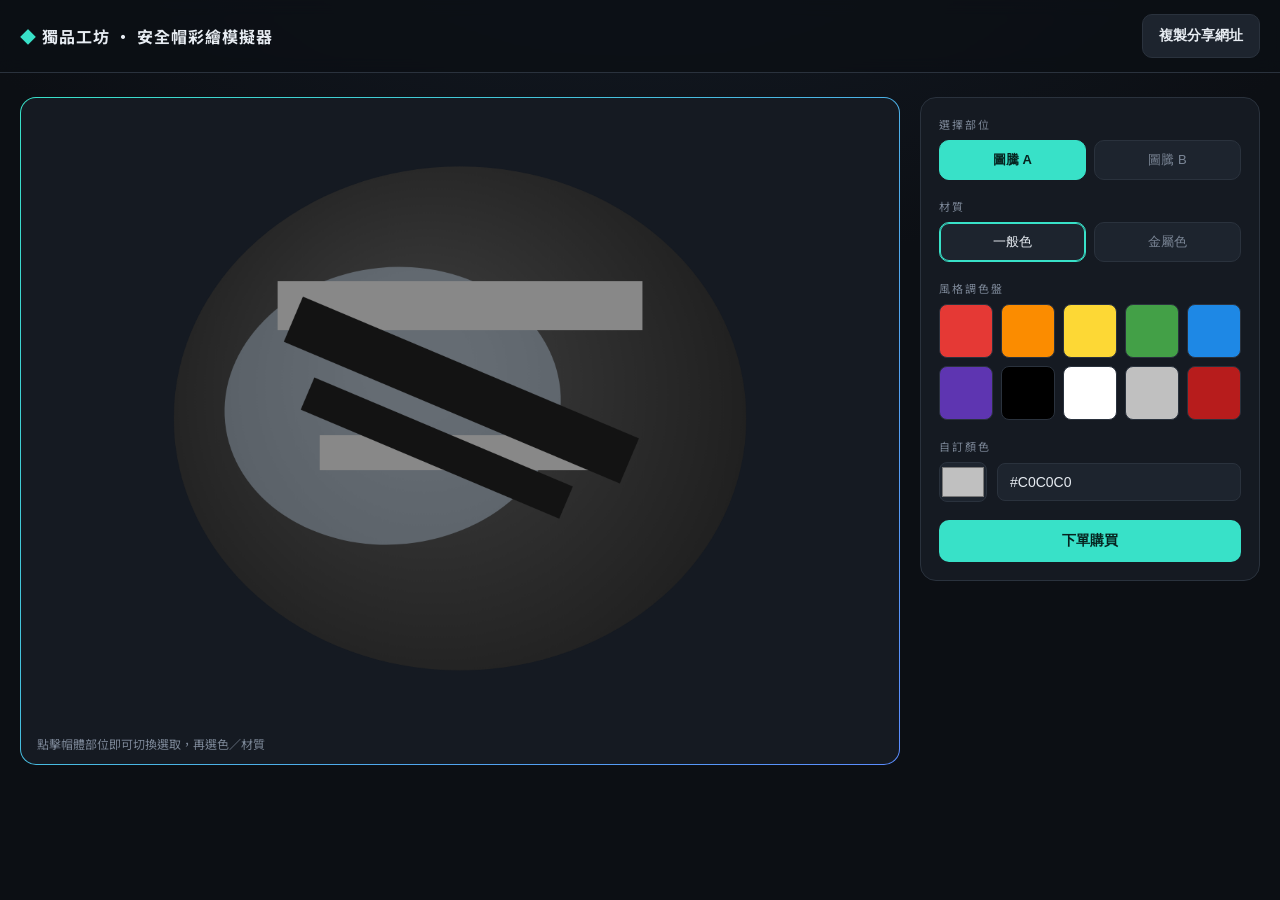
==== simulator/index.html @ fa7510c2 "新增安全帽彩繪模擬器（雙軌灰階渲染 + URL 分享 + Email 下單） - 獨立子專案 simulator/，純 HTML5/CSS3/Vanilla JS + Canvas 2D - 雙軌灰階" ====
<!DOCTYPE html>
<html lang="zh-TW">
<head>
<meta charset="UTF-8">
<meta name="viewport" content="width=device-width, initial-scale=1.0">
<title>獨品工坊 · 安全帽彩繪模擬器</title>
<link rel="preconnect" href="https://fonts.googleapis.com">
<link href="https://fonts.googleapis.com/css2?family=Noto+Sans+TC:wght@400;700&display=swap" rel="stylesheet">
<link rel="stylesheet" href="styles.css">
</head>
<body>

<header>
  <div id="brand">獨品工坊 · 安全帽彩繪模擬器</div>
  <button class="btn btn-ghost" onclick="SimUI.shareUrl()">複製分享網址</button>
</header>

<div class="layout">
  <!-- 預覽區 -->
  <div class="stage">
    <canvas id="helmetCanvas"></canvas>
    <div class="stage-hint">點擊帽體部位即可切換選取，再選色／材質</div>
  </div>

  <!-- 控制面板 -->
  <aside class="panel">
    <div>
      <div class="section-title">選擇部位</div>
      <div id="partTabs"></div>
    </div>

    <div>
      <div class="section-title">材質</div>
      <div class="mat-toggle">
        <button id="matMatte">一般色</button>
        <button id="matMetal">金屬色</button>
      </div>
    </div>

    <div>
      <div class="section-title">風格調色盤</div>
      <div id="palette"></div>
    </div>

    <div>
      <div class="section-title">自訂顏色</div>
      <div class="color-row">
        <input type="color" id="colorPicker" value="#C0C0C0">
        <input type="text" id="hexInput" maxlength="7" placeholder="#FFFFFF">
      </div>
    </div>

    <button class="btn btn-primary btn-block" onclick="SimUI.openOrder()">下單購買</button>
  </aside>
</div>

<!-- 下單表單 Modal -->
<div class="modal" id="orderModal">
  <form class="modal-card" onsubmit="SimUI.submitOrder(event)">
    <h3>下單購買</h3>
    <div class="field">
      <label>姓名</label>
      <input type="text" id="fName" required>
    </div>
    <div class="field">
      <label>電話</label>
      <input type="tel" id="fPhone" required>
    </div>
    <div class="field">
      <label>指定分店</label>
      <select id="fStore"></select>
    </div>
    <div class="field">
      <label>服務人員</label>
      <input type="text" id="fStaff">
    </div>
    <div class="field">
      <label>備註</label>
      <textarea id="fNote" rows="2"></textarea>
    </div>
    <div class="btn-row">
      <button type="button" class="btn btn-ghost btn-block" onclick="SimUI.closeOrder()">取消</button>
      <button type="submit" id="submitBtn" class="btn btn-primary btn-block">送出訂單</button>
    </div>
  </form>
</div>

<div id="toast"></div>

<script src="config.js"></script>
<script src="engine.js"></script>
<script src="app.js"></script>
</body>
</html>
---- simulator/styles.css ----
/* ============================================================
 *  安全帽彩繪模擬器 — 深色科技極簡風
 * ============================================================ */
:root {
  --bg:      #0c0f14;
  --panel:   #151a22;
  --panel-2: #1d242e;
  --line:    #2a323d;
  --text:    #e7ecf2;
  --muted:   #7b8696;
  --accent:  #38e1c8;   /* 科技青 */
  --accent-2:#5b8cff;
}

* { box-sizing: border-box; margin: 0; padding: 0; }

body {
  background: radial-gradient(1200px 600px at 50% -10%, #131a24 0%, var(--bg) 60%);
  color: var(--text);
  font-family: 'Noto Sans TC', -apple-system, sans-serif;
  min-height: 100vh;
}

/* 頂部 */
header {
  display: flex; align-items: center; justify-content: space-between;
  padding: 14px 20px;
  border-bottom: 1px solid var(--line);
  background: rgba(12,15,20,0.8);
  backdrop-filter: blur(8px);
  position: sticky; top: 0; z-index: 20;
}
#brand { font-size: 16px; font-weight: 700; letter-spacing: 1px; }
#brand::before { content: '◆ '; color: var(--accent); }

.layout {
  display: grid;
  grid-template-columns: 1fr 340px;
  gap: 20px;
  max-width: 1280px;
  margin: 24px auto;
  padding: 0 20px;
}

/* 預覽區 */
.stage {
  background:
    linear-gradient(var(--panel), var(--panel)) padding-box,
    linear-gradient(135deg, var(--accent), var(--accent-2)) border-box;
  border: 1px solid transparent;
  border-radius: 16px;
  padding: 18px;
  display: flex; align-items: center; justify-content: center;
  position: relative;
  min-height: 420px;
}
#helmetCanvas {
  width: 100%; height: auto; max-height: 70vh;
  cursor: crosshair;
}
.stage-hint {
  position: absolute; bottom: 12px; left: 16px;
  font-size: 12px; color: var(--muted);
}

/* 控制面板 */
.panel {
  background: var(--panel);
  border: 1px solid var(--line);
  border-radius: 16px;
  padding: 18px;
  display: flex; flex-direction: column; gap: 18px;
  height: fit-content;
}
.section-title {
  font-size: 11px; color: var(--muted);
  text-transform: uppercase; letter-spacing: 2px;
  margin-bottom: 8px;
}

/* 部位頁籤 */
#partTabs { display: flex; gap: 8px; flex-wrap: wrap; }
.part-tab {
  flex: 1; min-width: 90px;
  padding: 10px; border-radius: 10px;
  background: var(--panel-2); color: var(--muted);
  border: 1px solid var(--line); cursor: pointer;
  font-size: 13px; transition: .15s;
}
.part-tab.active { color: #06231f; background: var(--accent); border-color: var(--accent); font-weight: 700; }

/* 材質切換 */
.mat-toggle { display: flex; gap: 8px; }
.mat-toggle button {
  flex: 1; padding: 10px; border-radius: 10px;
  background: var(--panel-2); color: var(--muted);
  border: 1px solid var(--line); cursor: pointer; font-size: 13px; transition: .15s;
}
.mat-toggle button.active { color: var(--text); border-color: var(--accent); box-shadow: 0 0 0 1px var(--accent) inset; }

/* 調色盤 */
#palette { display: grid; grid-template-columns: repeat(5, 1fr); gap: 8px; }
.swatch {
  aspect-ratio: 1; border-radius: 8px; cursor: pointer;
  border: 1px solid var(--line); transition: transform .1s;
}
.swatch:hover { transform: scale(1.08); }

/* 自訂選色 */
.color-row { display: flex; gap: 10px; align-items: center; }
input[type=color] {
  width: 48px; height: 40px; padding: 0; border: 1px solid var(--line);
  border-radius: 8px; background: var(--panel-2); cursor: pointer;
}
input[type=text], input[type=tel], select, textarea {
  flex: 1; width: 100%;
  background: var(--panel-2); border: 1px solid var(--line); color: var(--text);
  border-radius: 8px; padding: 10px 12px; font-size: 14px;
}
input:focus, select:focus, textarea:focus { outline: none; border-color: var(--accent); }

/* 按鈕 */
.btn {
  padding: 12px 16px; border-radius: 10px; border: none; cursor: pointer;
  font-weight: 700; font-size: 14px; transition: .15s;
}
.btn-primary { background: var(--accent); color: #06231f; }
.btn-primary:hover { filter: brightness(1.08); }
.btn-ghost { background: var(--panel-2); color: var(--text); border: 1px solid var(--line); }
.btn-block { width: 100%; }
.btn-row { display: flex; gap: 10px; }

/* Modal */
.modal {
  position: fixed; inset: 0; display: none;
  align-items: center; justify-content: center;
  background: rgba(0,0,0,0.6); z-index: 50; padding: 20px;
}
.modal.show { display: flex; }
.modal-card {
  background: var(--panel); border: 1px solid var(--line);
  border-radius: 16px; padding: 22px; width: 100%; max-width: 420px;
  display: flex; flex-direction: column; gap: 14px;
}
.modal-card h3 { font-size: 18px; }
.field { display: flex; flex-direction: column; gap: 6px; }
.field label { font-size: 12px; color: var(--muted); }

/* Toast */
#toast {
  position: fixed; bottom: 24px; left: 50%; transform: translateX(-50%) translateY(20px);
  background: var(--accent); color: #06231f; font-weight: 700;
  padding: 12px 20px; border-radius: 10px; opacity: 0; pointer-events: none;
  transition: .25s; z-index: 60;
}
#toast.show { opacity: 1; transform: translateX(-50%) translateY(0); }

/* 響應式 */
@media (max-width: 880px) {
  .layout { grid-template-columns: 1fr; }
}
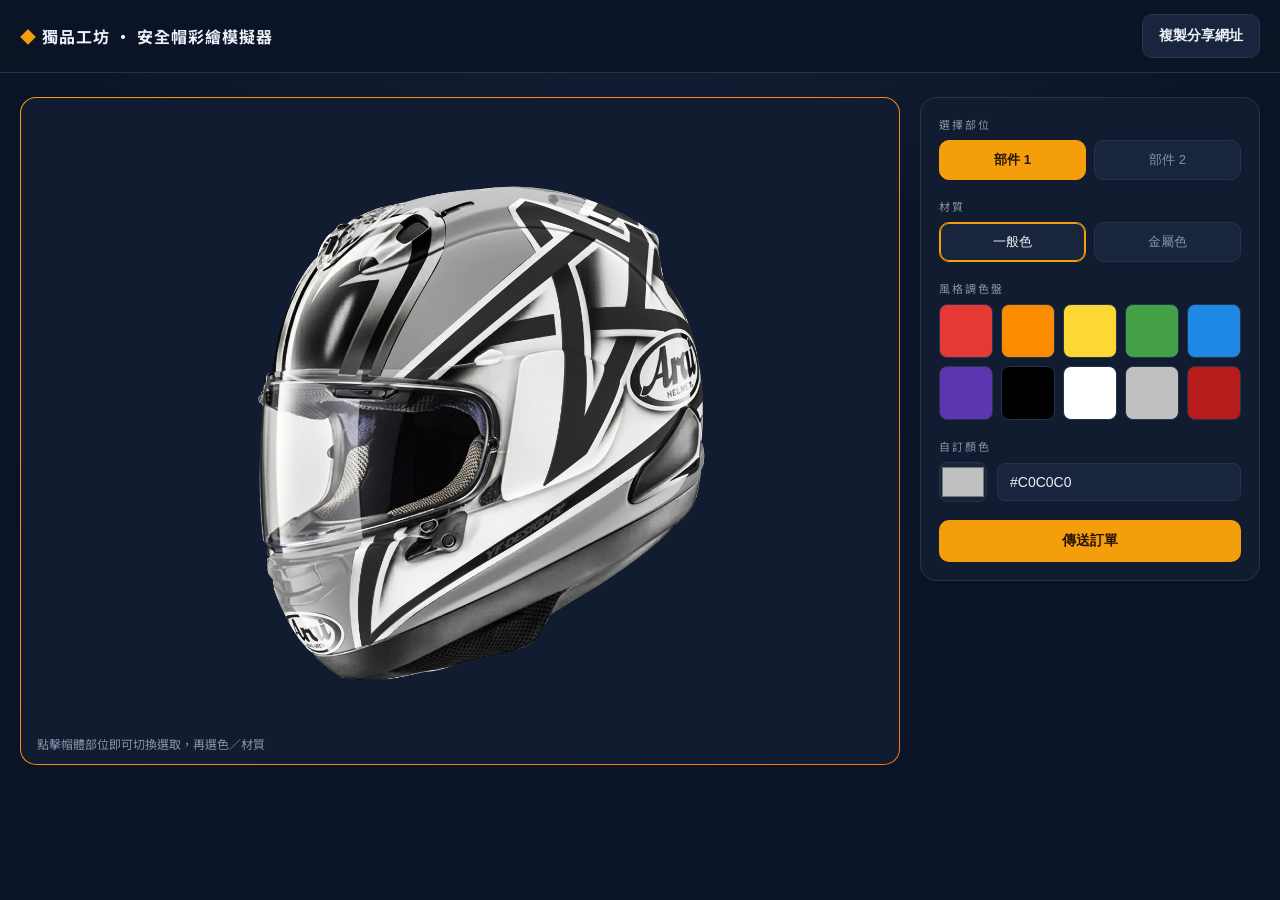
==== commit 6e939985: "下單表單調整：改傳送訂單、移除姓名電話、新增品名(RX-7X固定)/尺寸下拉、指定店家三家、服務人員必填 Co-Authored-By: Claude Opus 4.8 <noreply@anthro" ====
--- a/simulator/index.html
+++ b/simulator/index.html
@@ -50,29 +50,29 @@
       </div>
     </div>
 
-    <button class="btn btn-primary btn-block" onclick="SimUI.openOrder()">下單購買</button>
+    <button class="btn btn-primary btn-block" onclick="SimUI.openOrder()">傳送訂單</button>
   </aside>
 </div>
 
 <!-- 下單表單 Modal -->
 <div class="modal" id="orderModal">
   <form class="modal-card" onsubmit="SimUI.submitOrder(event)">
-    <h3>下單購買</h3>
+    <h3>傳送訂單</h3>
     <div class="field">
-      <label>姓名</label>
-      <input type="text" id="fName" required>
+      <label>品名</label>
+      <input type="text" id="fProduct" readonly>
     </div>
     <div class="field">
-      <label>電話</label>
-      <input type="tel" id="fPhone" required>
+      <label>尺寸</label>
+      <select id="fSize" required></select>
     </div>
     <div class="field">
-      <label>指定分店</label>
-      <select id="fStore"></select>
+      <label>指定店家</label>
+      <select id="fStore" required></select>
     </div>
     <div class="field">
       <label>服務人員</label>
-      <input type="text" id="fStaff">
+      <input type="text" id="fStaff" required>
     </div>
     <div class="field">
       <label>備註</label>
--- a/simulator/styles.css
+++ b/simulator/styles.css
@@ -2,20 +2,21 @@
  *  安全帽彩繪模擬器 — 深色科技極簡風
  * ============================================================ */
 :root {
-  --bg:      #0c0f14;
-  --panel:   #151a22;
-  --panel-2: #1d242e;
-  --line:    #2a323d;
-  --text:    #e7ecf2;
-  --muted:   #7b8696;
-  --accent:  #38e1c8;   /* 科技青 */
-  --accent-2:#5b8cff;
+  /* 配色參考開單系統：橘色 + 深藍 */
+  --bg:      #0b1426;   /* 深藍底 */
+  --panel:   #111c30;
+  --panel-2: #18253c;
+  --line:    #25344d;
+  --text:    #eef2f8;
+  --muted:   #8593a8;
+  --accent:  #f59e0b;   /* 主色：開單系統橘 */
+  --accent-2:#f97316;   /* 漸層用深橘 */
 }
 
 * { box-sizing: border-box; margin: 0; padding: 0; }
 
 body {
-  background: radial-gradient(1200px 600px at 50% -10%, #131a24 0%, var(--bg) 60%);
+  background: radial-gradient(1200px 600px at 50% -10%, #16233c 0%, var(--bg) 60%);
   color: var(--text);
   font-family: 'Noto Sans TC', -apple-system, sans-serif;
   min-height: 100vh;
@@ -26,7 +27,7 @@
   display: flex; align-items: center; justify-content: space-between;
   padding: 14px 20px;
   border-bottom: 1px solid var(--line);
-  background: rgba(12,15,20,0.8);
+  background: rgba(11,20,38,0.85);
   backdrop-filter: blur(8px);
   position: sticky; top: 0; z-index: 20;
 }
@@ -55,7 +56,11 @@
   min-height: 420px;
 }
 #helmetCanvas {
-  width: 100%; height: auto; max-height: 70vh;
+  /* 鎖 1:1，寬高都只給上限，等比縮放、絕不變形壓扁 */
+  aspect-ratio: 1 / 1;
+  width: auto; height: auto;
+  max-width: 100%;
+  max-height: 70vh;
   cursor: crosshair;
 }
 .stage-hint {
@@ -87,7 +92,7 @@
   border: 1px solid var(--line); cursor: pointer;
   font-size: 13px; transition: .15s;
 }
-.part-tab.active { color: #06231f; background: var(--accent); border-color: var(--accent); font-weight: 700; }
+.part-tab.active { color: #241405; background: var(--accent); border-color: var(--accent); font-weight: 700; }
 
 /* 材質切換 */
 .mat-toggle { display: flex; gap: 8px; }
@@ -124,7 +129,7 @@
   padding: 12px 16px; border-radius: 10px; border: none; cursor: pointer;
   font-weight: 700; font-size: 14px; transition: .15s;
 }
-.btn-primary { background: var(--accent); color: #06231f; }
+.btn-primary { background: var(--accent); color: #241405; }
 .btn-primary:hover { filter: brightness(1.08); }
 .btn-ghost { background: var(--panel-2); color: var(--text); border: 1px solid var(--line); }
 .btn-block { width: 100%; }
@@ -149,7 +154,7 @@
 /* Toast */
 #toast {
   position: fixed; bottom: 24px; left: 50%; transform: translateX(-50%) translateY(20px);
-  background: var(--accent); color: #06231f; font-weight: 700;
+  background: var(--accent); color: #241405; font-weight: 700;
   padding: 12px 20px; border-radius: 10px; opacity: 0; pointer-events: none;
   transition: .25s; z-index: 60;
 }
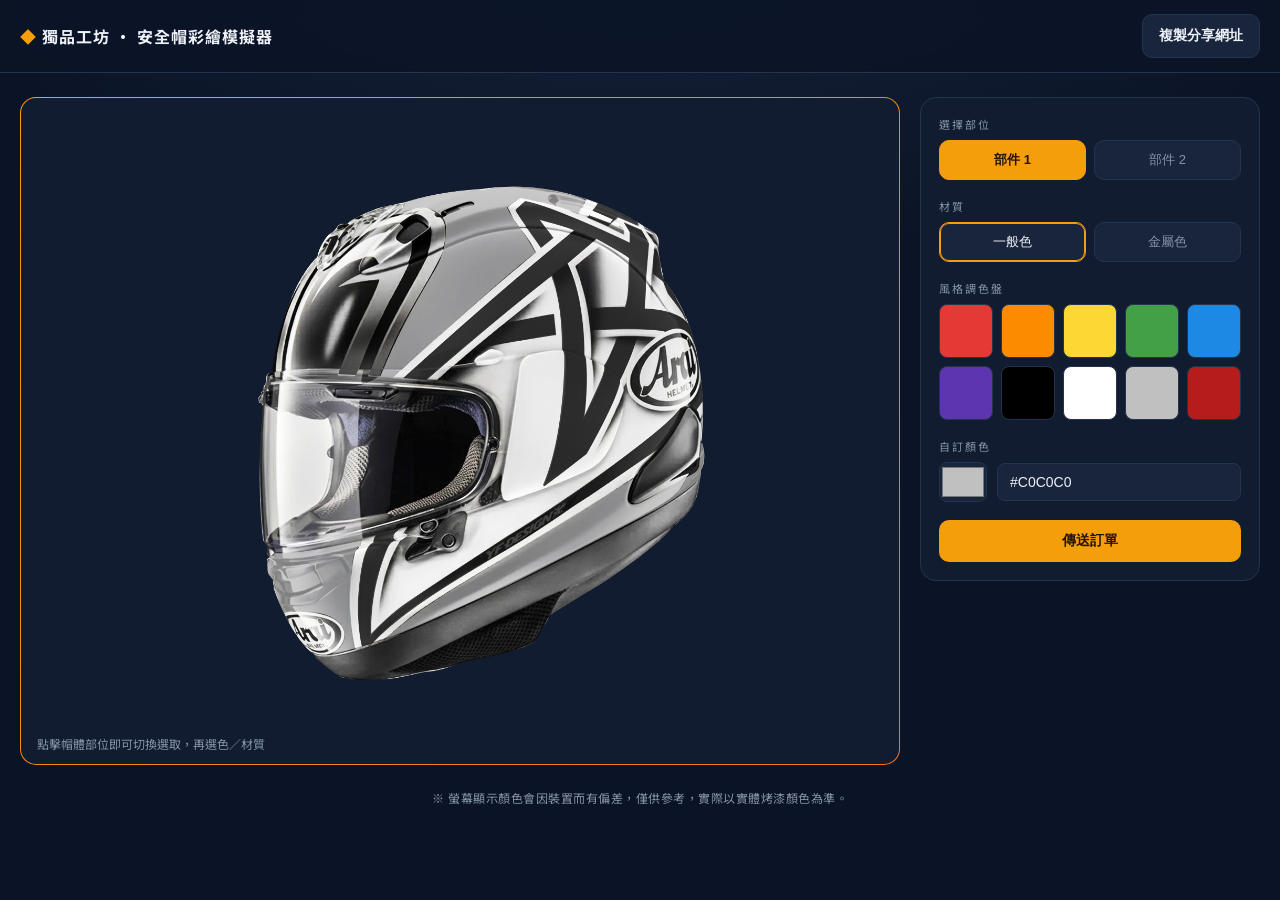
==== commit 80e4a08e: "新增色差提示：實際以實體烤漆顏色為準 Co-Authored-By: Claude Opus 4.8 <noreply@anthropic.com> Claude-Session: https://c" ====
--- a/simulator/index.html
+++ b/simulator/index.html
@@ -54,6 +54,9 @@
   </aside>
 </div>
 
+<!-- 色差提示 -->
+<p class="disclaimer">※ 螢幕顯示顏色會因裝置而有偏差，僅供參考，實際以實體烤漆顏色為準。</p>
+
 <!-- 下單表單 Modal -->
 <div class="modal" id="orderModal">
   <form class="modal-card" onsubmit="SimUI.submitOrder(event)">
--- a/simulator/styles.css
+++ b/simulator/styles.css
@@ -160,6 +160,17 @@
 }
 #toast.show { opacity: 1; transform: translateX(-50%) translateY(0); }
 
+/* 色差提示 */
+.disclaimer {
+  max-width: 1280px;
+  margin: 4px auto 28px;
+  padding: 0 20px;
+  text-align: center;
+  font-size: 12px;
+  color: var(--muted);
+  letter-spacing: 0.5px;
+}
+
 /* 響應式 */
 @media (max-width: 880px) {
   .layout { grid-template-columns: 1fr; }
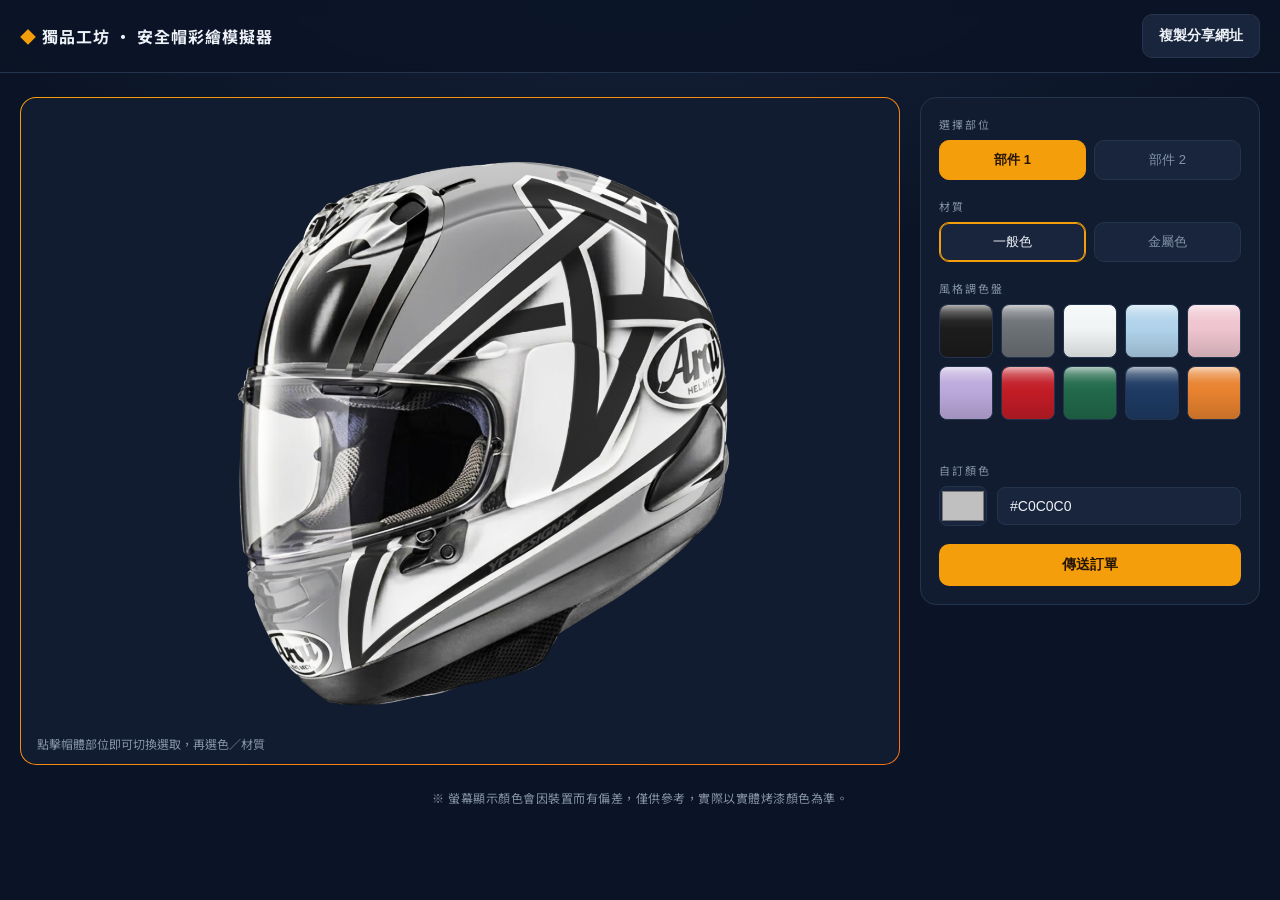
==== commit d2fef0af: "行動端優化：頁眉預設收合、帽體滿版去框、部位材質精簡首屏可選色；色票加色名色號(hover/點選顯示) Co-Authored-By: Claude Opus 4.8 <noreply@anthrop" ====
--- a/simulator/index.html
+++ b/simulator/index.html
@@ -10,9 +10,12 @@
 </head>
 <body>
 
-<header>
+<header id="appHeader">
   <div id="brand">獨品工坊 · 安全帽彩繪模擬器</div>
-  <button class="btn btn-ghost" onclick="SimUI.shareUrl()">複製分享網址</button>
+  <div class="hdr-right">
+    <button class="btn btn-ghost share-btn" onclick="SimUI.shareUrl()">複製分享網址</button>
+    <button class="hdr-toggle" onclick="SimUI.toggleHeader()" aria-label="收合頁眉">▾</button>
+  </div>
 </header>
 
 <div class="layout">
@@ -40,6 +43,7 @@
     <div>
       <div class="section-title">風格調色盤</div>
       <div id="palette"></div>
+      <div class="swatch-label" id="swatchLabel"></div>
     </div>
 
     <div>
--- a/simulator/styles.css
+++ b/simulator/styles.css
@@ -33,6 +33,14 @@
 }
 #brand { font-size: 16px; font-weight: 700; letter-spacing: 1px; }
 #brand::before { content: '◆ '; color: var(--accent); }
+.hdr-right { display: flex; align-items: center; gap: 8px; }
+.hdr-toggle {
+  display: none;            /* 桌機隱藏，只有行動端出現 */
+  background: var(--panel-2); color: var(--text);
+  border: 1px solid var(--line); border-radius: 8px;
+  width: 34px; height: 34px; cursor: pointer; font-size: 14px;
+  transition: transform .15s;
+}
 
 .layout {
   display: grid;
@@ -106,10 +114,28 @@
 /* 調色盤 */
 #palette { display: grid; grid-template-columns: repeat(5, 1fr); gap: 8px; }
 .swatch {
+  position: relative; overflow: hidden;
   aspect-ratio: 1; border-radius: 8px; cursor: pointer;
   border: 1px solid var(--line); transition: transform .1s;
+  padding: 0;
+}
+/* 玻璃烤漆反光條：頂部亮帶 + 底部微陰影，讓色票更真實 */
+.swatch::before {
+  content: ''; position: absolute; inset: 0; pointer-events: none;
+  border-radius: inherit;
+  background:
+    linear-gradient(180deg,
+      rgba(255,255,255,0.65) 0%,
+      rgba(255,255,255,0.28) 14%,
+      rgba(255,255,255,0.05) 30%,
+      rgba(255,255,255,0) 46%,
+      rgba(0,0,0,0.14) 100%);
 }
 .swatch:hover { transform: scale(1.08); }
+.swatch-label {
+  margin-top: 8px; min-height: 16px;
+  font-size: 12px; color: var(--muted); text-align: center; letter-spacing: 0.5px;
+}
 
 /* 自訂選色 */
 .color-row { display: flex; gap: 10px; align-items: center; }
@@ -171,7 +197,40 @@
   letter-spacing: 0.5px;
 }
 
-/* 響應式 */
+/* 響應式（行動端優化，桌機不變） */
 @media (max-width: 880px) {
-  .layout { grid-template-columns: 1fr; }
-}
+  .layout {
+    grid-template-columns: 1fr;
+    gap: 10px; margin: 10px auto;
+  }
+
+  /* 頁眉：精簡，可收合 */
+  header { padding: 8px 12px; }
+  #brand {
+    font-size: 13px; letter-spacing: 0;
+    white-space: nowrap; overflow: hidden; text-overflow: ellipsis;
+  }
+  .share-btn { padding: 7px 10px; font-size: 12px; white-space: nowrap; }
+  .hdr-toggle { display: inline-flex; align-items: center; justify-content: center; }
+  /* 收起摺疊：只留一條細列 + 展開鈕 */
+  header.collapsed { padding: 2px 12px; justify-content: flex-end; }
+  header.collapsed #brand,
+  header.collapsed .share-btn { display: none; }
+  header.collapsed .hdr-toggle { transform: rotate(180deg); }
+
+  /* 帽體卡片：移除外框與留白，直接滿版 */
+  .stage {
+    background: none; border: none; padding: 0;
+    border-radius: 0; min-height: auto;
+  }
+  #helmetCanvas { max-height: 46vh; }
+  .stage-hint { display: none; }   /* 行動端隱藏，省空間 */
+
+  /* 控制面板：更精簡，選色即見效果不用上下滑 */
+  .panel { padding: 12px; gap: 12px; }
+  .section-title { margin-bottom: 5px; letter-spacing: 1px; }
+  .part-tab, .mat-toggle button { padding: 7px; font-size: 12px; min-width: 0; }
+  #palette { gap: 6px; }
+  .swatch-label { margin-top: 5px; }
+  .disclaimer { margin: 6px auto 16px; }
+}
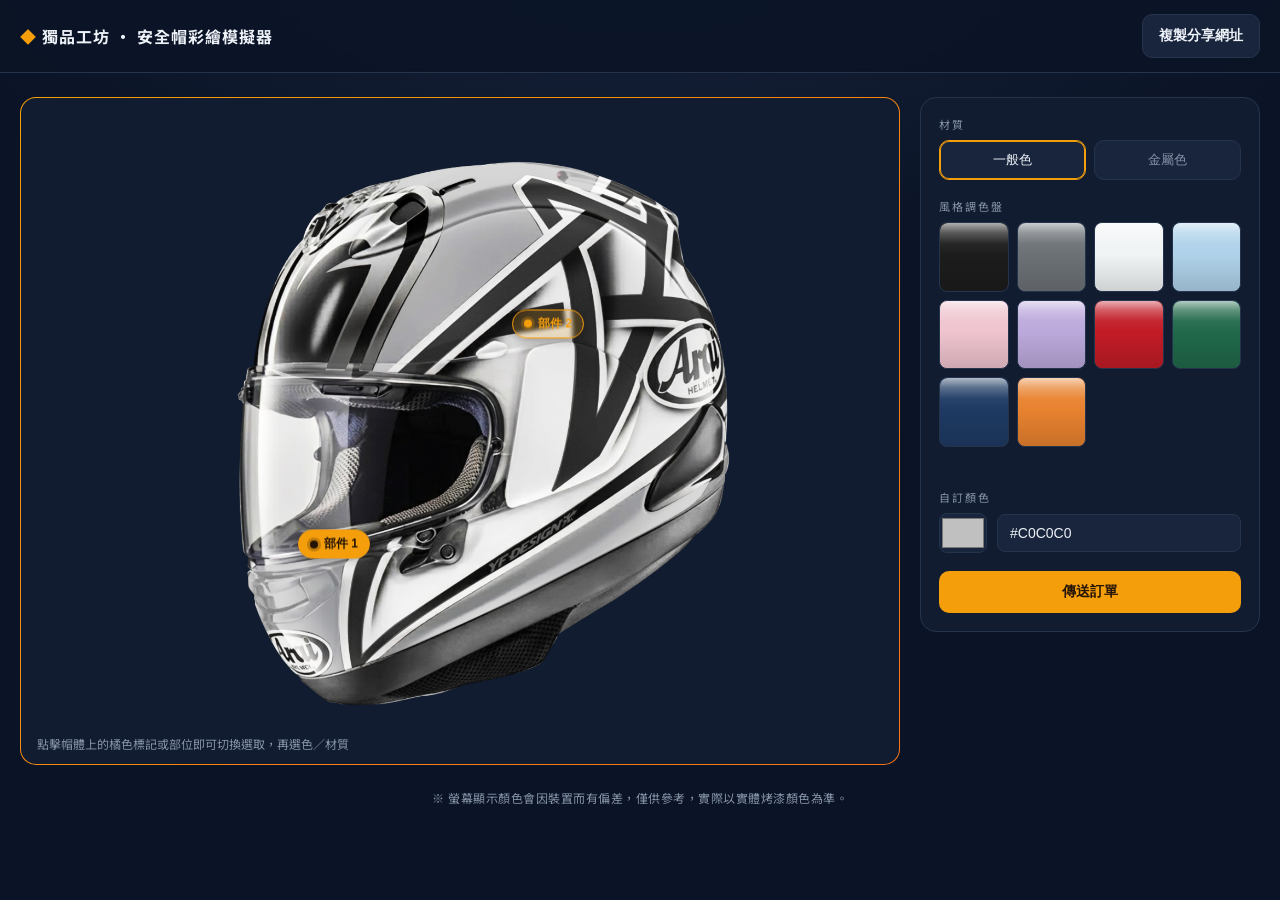
==== commit 0a574032: "部位切換改為帽體上的橘色熱點標記，取代大按鈕；位置由config anchor可調 Co-Authored-By: Claude Opus 4.8 <noreply@anthropic.com> Cl" ====
--- a/simulator/index.html
+++ b/simulator/index.html
@@ -21,17 +21,15 @@
 <div class="layout">
   <!-- 預覽區 -->
   <div class="stage">
-    <canvas id="helmetCanvas"></canvas>
-    <div class="stage-hint">點擊帽體部位即可切換選取，再選色／材質</div>
+    <div class="canvas-wrap">
+      <canvas id="helmetCanvas"></canvas>
+      <div id="hotspots"></div>
+    </div>
+    <div class="stage-hint">點擊帽體上的橘色標記或部位即可切換選取，再選色／材質</div>
   </div>
 
   <!-- 控制面板 -->
   <aside class="panel">
-    <div>
-      <div class="section-title">選擇部位</div>
-      <div id="partTabs"></div>
-    </div>
-
     <div>
       <div class="section-title">材質</div>
       <div class="mat-toggle">
--- a/simulator/styles.css
+++ b/simulator/styles.css
@@ -63,6 +63,7 @@
   position: relative;
   min-height: 420px;
 }
+.canvas-wrap { position: relative; display: inline-flex; max-width: 100%; }
 #helmetCanvas {
   /* 鎖 1:1，寬高都只給上限，等比縮放、絕不變形壓扁 */
   aspect-ratio: 1 / 1;
@@ -71,6 +72,29 @@
   max-height: 70vh;
   cursor: crosshair;
 }
+
+/* 帽體上的橘色熱點標記 */
+#hotspots { position: absolute; inset: 0; pointer-events: none; }
+.hotspot {
+  position: absolute; transform: translate(-50%, -50%);
+  pointer-events: auto; cursor: pointer;
+  display: inline-flex; align-items: center; gap: 6px;
+  padding: 5px 11px; border-radius: 999px;
+  background: rgba(245, 158, 11, 0.16);
+  border: 1.5px solid var(--accent);
+  color: var(--accent);
+  font-size: 12px; font-weight: 700; white-space: nowrap;
+  -webkit-backdrop-filter: blur(2px); backdrop-filter: blur(2px);
+  box-shadow: 0 2px 10px rgba(0, 0, 0, 0.35);
+  transition: .15s;
+}
+.hotspot .dot {
+  width: 8px; height: 8px; border-radius: 50%;
+  background: var(--accent); box-shadow: 0 0 0 3px rgba(245, 158, 11, 0.25);
+}
+.hotspot:hover { filter: brightness(1.12); transform: translate(-50%, -50%) scale(1.05); }
+.hotspot.active { background: var(--accent); color: #241405; }
+.hotspot.active .dot { background: #241405; box-shadow: 0 0 0 3px rgba(36, 20, 5, 0.25); }
 .stage-hint {
   position: absolute; bottom: 12px; left: 16px;
   font-size: 12px; color: var(--muted);
@@ -112,7 +136,8 @@
 .mat-toggle button.active { color: var(--text); border-color: var(--accent); box-shadow: 0 0 0 1px var(--accent) inset; }
 
 /* 調色盤 */
-#palette { display: grid; grid-template-columns: repeat(5, 1fr); gap: 8px; }
+/* 依容器寬度自動填滿：寬就多排幾個(6/8…)、窄就少，每排撐滿不留空 */
+#palette { display: grid; grid-template-columns: repeat(auto-fit, minmax(58px, 1fr)); gap: 8px; }
 .swatch {
   position: relative; overflow: hidden;
   aspect-ratio: 1; border-radius: 8px; cursor: pointer;
@@ -234,3 +259,9 @@
   .swatch-label { margin-top: 5px; }
   .disclaimer { margin: 6px auto 16px; }
 }
+
+/* 平板（單欄但面板較寬）：部件/材質按鈕收窄靠左，不再滿版
+   （色盤已用 auto-fill 依寬度自動填滿，不需另外設定） */
+@media (min-width: 560px) and (max-width: 880px) {
+  #partTabs, .mat-toggle { max-width: 352px; }
+}
